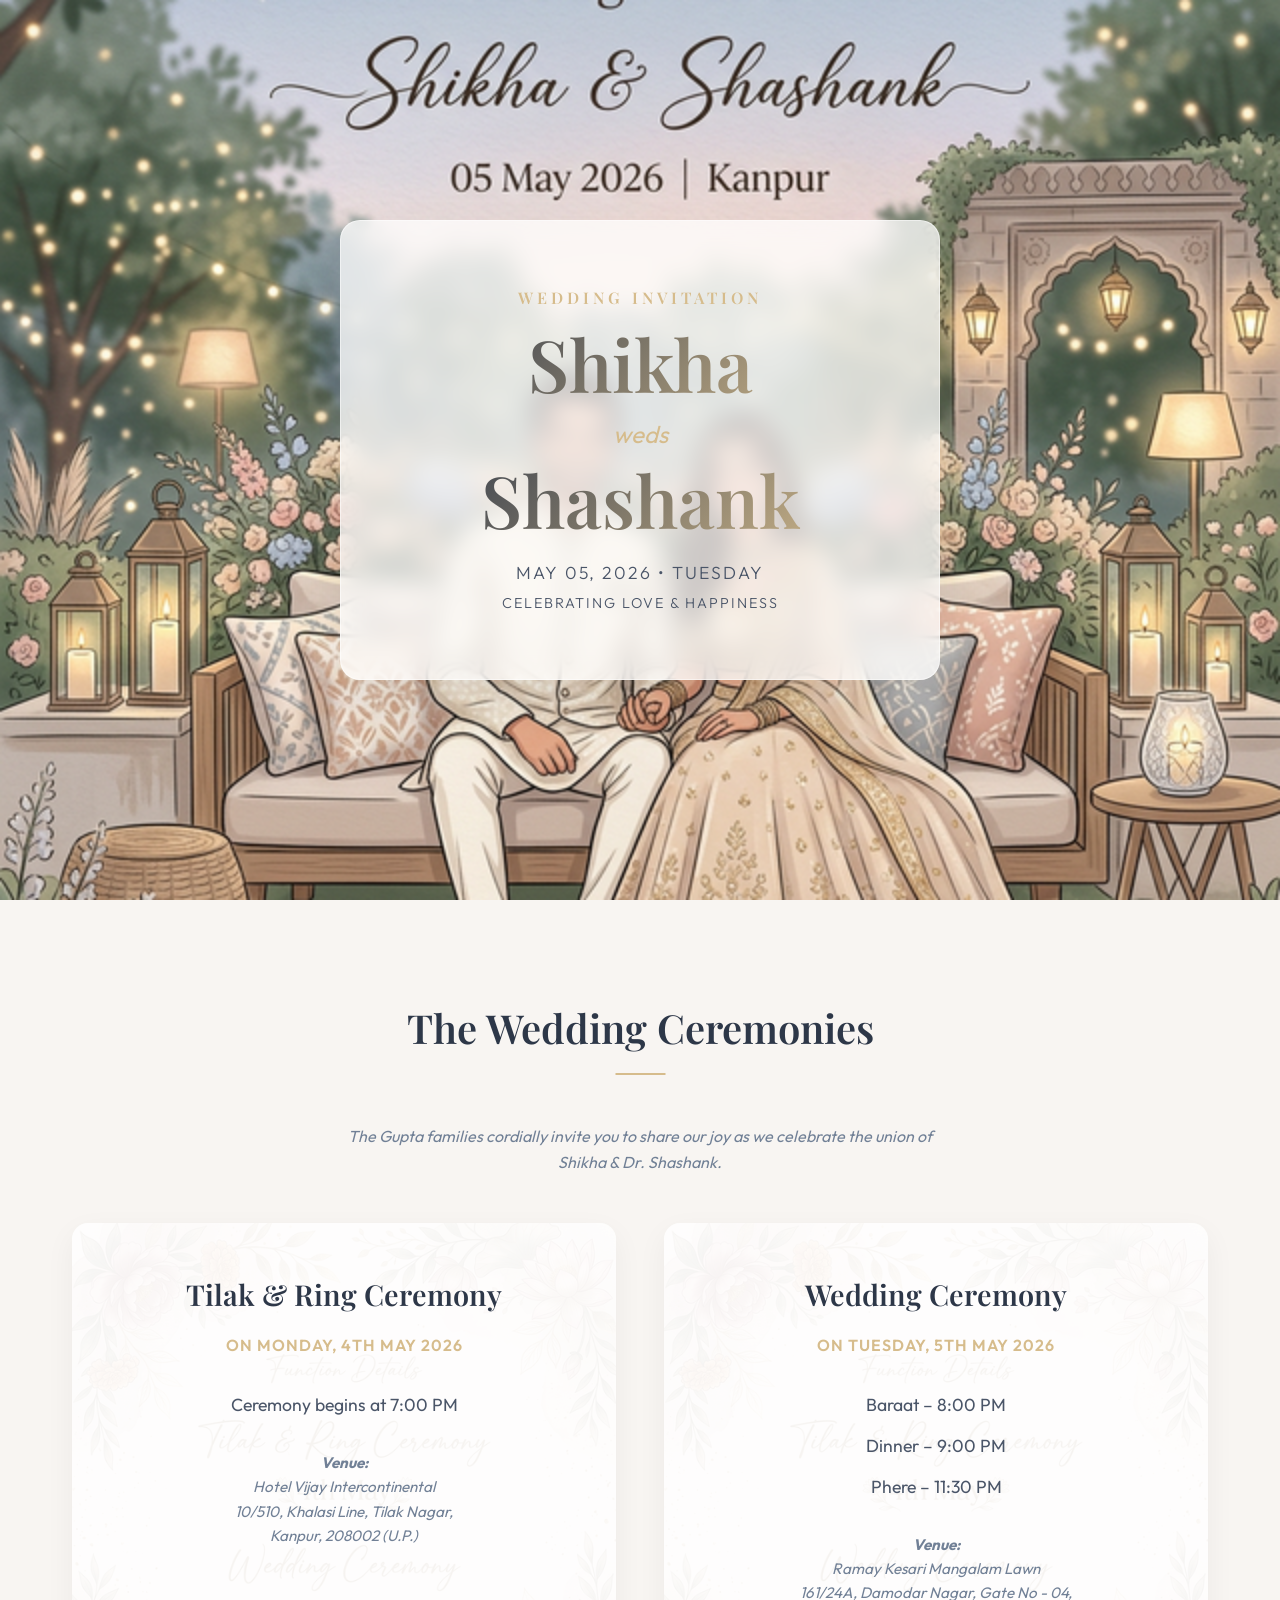
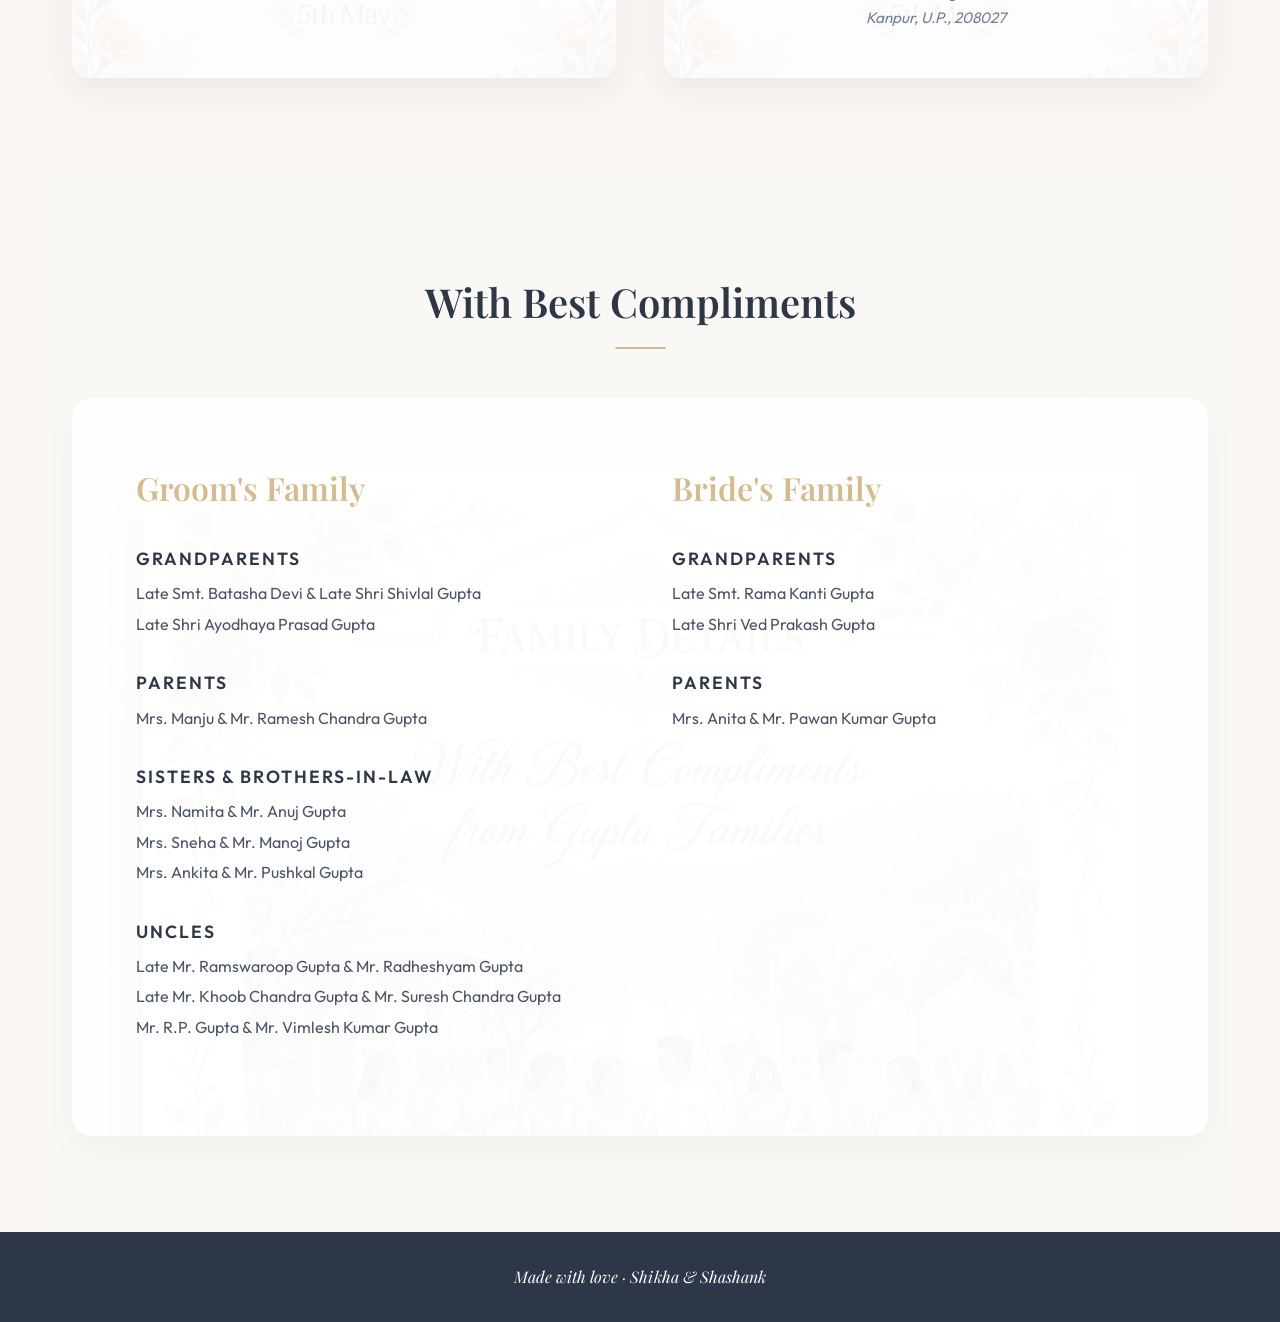
==== index.html @ 2b8075c8 "Wedding invite: Dr. Shashank & Dr. Shikha" ====
<!DOCTYPE html>
<html lang="en">
<head>
  <meta charset="UTF-8" />
  <meta name="viewport" content="width=device-width, initial-scale=1.0" />
  <title>Shikha & Shashank | Wedding Invitation</title>
  <meta name="description" content="Join us in celebrating the wedding of Shikha and Shashank on May 5th, 2026." />
  
  <!-- Premium Fonts -->
  <link rel="preconnect" href="https://fonts.googleapis.com">
  <link rel="preconnect" href="https://fonts.gstatic.com" crossorigin>
  <link href="https://fonts.googleapis.com/css2?family=Outfit:wght@300;400;600&family=Playfair+Display:ital,wght@0,400;0,600;1,400&display=swap" rel="stylesheet">
  
  <link rel="stylesheet" href="css/styles.css">
</head>
<body>

  <!-- PAGE 1: HERO SETTING (COVER) -->
  <header class="hero">
    <div class="hero-image"></div>
    <div class="hero-content">
      <h3>Wedding Invitation</h3>
      <h1>Shikha</h1>
      <span class="weds">weds</span>
      <h1>Shashank</h1>
      <p>May 05, 2026 &bull; Tuesday</p>
      <p style="font-size: 0.9rem; margin-top: 5px; color: var(--text-color);">Celebrating Love & Happiness</p>
    </div>
  </header>

  <!-- PAGE 2: FUNCTION DETAILS -->
  <section class="section">
    <h2 class="section-title">The Wedding Ceremonies</h2>
    <p style="text-align: center; margin-bottom: 3rem; color: #718096; font-style: italic; max-width: 600px; margin-left: auto; margin-right: auto;">
      The Gupta families cordially invite you to share our joy as we celebrate the union of Shikha & Dr. Shashank.
    </p>
    
    <div class="events-grid">
      <!-- Card 1 -->
      <div class="event-card">
        <div class="event-content">
          <h3>Tilak & Ring Ceremony</h3>
          <span class="event-date">ON MONDAY, 4TH MAY 2026</span>
          <ul class="event-details">
            <li>Ceremony begins at 7:00 PM</li>
          </ul>
          <div class="event-venue">
            <strong>Venue:</strong><br>
            Hotel Vijay Intercontinental<br>
            10/510, Khalasi Line, Tilak Nagar,<br>
            Kanpur, 208002 (U.P.)
          </div>
        </div>
      </div>

      <!-- Card 2 -->
      <div class="event-card">
        <div class="event-content">
          <h3>Wedding Ceremony</h3>
          <span class="event-date">ON TUESDAY, 5TH MAY 2026</span>
          <ul class="event-details">
            <li>Baraat – 8:00 PM</li>
            <li>Dinner – 9:00 PM</li>
            <li>Phere – 11:30 PM</li>
          </ul>
          <div class="event-venue">
            <strong>Venue:</strong><br>
            Ramay Kesari Mangalam Lawn<br>
            161/24A, Damodar Nagar, Gate No - 04,<br>
            Kanpur, U.P., 208027
          </div>
        </div>
      </div>
    </div>
  </section>

  <!-- PAGE 3: FAMILY DETAILS -->
  <section class="section" style="background-color: #faf8f5;">
    <h2 class="section-title">With Best Compliments</h2>
    
    <div class="families-container">
      
      <!-- Groom's Family -->
      <div class="family-column">
        <h3 style="text-align: left;">Groom's Family</h3>
        
        <div class="family-group">
          <h4>Grandparents</h4>
          <p>Late Smt. Batasha Devi & Late Shri Shivlal Gupta</p>
          <p>Late Shri Ayodhaya Prasad Gupta</p>
        </div>
        
        <div class="family-group">
          <h4>Parents</h4>
          <p>Mrs. Manju & Mr. Ramesh Chandra Gupta</p>
        </div>
        
        <div class="family-group">
          <h4>Sisters & Brothers-in-law</h4>
          <p>Mrs. Namita & Mr. Anuj Gupta</p>
          <p>Mrs. Sneha & Mr. Manoj Gupta</p>
          <p>Mrs. Ankita & Mr. Pushkal Gupta</p>
        </div>
        
        <div class="family-group">
          <h4>Uncles</h4>
          <p>Late Mr. Ramswaroop Gupta & Mr. Radheshyam Gupta</p>
          <p>Late Mr. Khoob Chandra Gupta & Mr. Suresh Chandra Gupta</p>
          <p>Mr. R.P. Gupta & Mr. Vimlesh Kumar Gupta</p>
        </div>
      </div>

      <!-- Bride's Family -->
      <div class="family-column">
        <h3 style="text-align: left;">Bride's Family</h3>
        
        <div class="family-group">
          <h4>Grandparents</h4>
          <p>Late Smt. Rama Kanti Gupta</p>
          <p>Late Shri Ved Prakash Gupta</p>
        </div>
        
        <div class="family-group">
          <h4>Parents</h4>
          <p>Mrs. Anita & Mr. Pawan Kumar Gupta</p>
        </div>
      </div>
      
    </div>
  </section>

  <footer style="text-align: center; padding: 2rem; background: var(--primary-color); color: white;">
    <p style="font-family: var(--font-heading); font-style: italic;">Made with love &middot; Shikha & Shashank</p>
  </footer>

</body>
</html>
---- css/styles.css ----
:root {
  --primary-color: #2D3748; /* Deep elegant slate */
  --secondary-color: #D6BC8C; /* Soft gold/champagne */
  --accent-color: #F8F5F2; /* Creamy off-white background */
  --text-color: #4A5568; 
  --card-bg: rgba(255, 255, 255, 0.85);
  
  --font-heading: 'Playfair Display', serif;
  --font-body: 'Outfit', sans-serif;
}

* {
  margin: 0;
  padding: 0;
  box-sizing: border-box;
}

body {
  font-family: var(--font-body);
  background: var(--accent-color);
  color: var(--text-color);
  overflow-x: hidden;
  line-height: 1.6;
}

/* Typography Details */
h1, h2, h3, h4 {
  font-family: var(--font-heading);
  color: var(--primary-color);
  font-weight: 600;
  text-align: center;
}

/* Hero Section */
.hero {
  position: relative;
  min-height: 100vh;
  display: flex;
  justify-content: center;
  align-items: center;
  padding: 2rem;
  overflow: hidden;
}

/* Parallax Image Background for Hero */
.hero-image {
  position: absolute;
  top: 0; left: 0; right: 0; bottom: 0;
  background-image: url('../assets/wedding_invitation_front_1772867639844.png');
  background-size: cover;
  background-position: center;
  /* Optional: filter: blur(2px) contrast(1.1); */
  z-index: -1;
}

/* Stitch-Inspired Glassmorphism Hero Content */
.hero-content {
  background: rgba(255, 255, 255, 0.75);
  backdrop-filter: blur(12px);
  -webkit-backdrop-filter: blur(12px);
  border: 1px solid rgba(255, 255, 255, 0.5);
  padding: 4rem 3rem;
  border-radius: 20px;
  box-shadow: 0 25px 50px rgba(0, 0, 0, 0.1);
  text-align: center;
  max-width: 600px;
  width: 100%;
  animation: fadeIn 1.5s ease-out;
}

.hero-content h3 {
  letter-spacing: 4px;
  text-transform: uppercase;
  font-size: 1rem;
  color: var(--secondary-color);
  margin-bottom: 1rem;
}

.hero-content h1 {
  font-size: 4.5rem;
  line-height: 1;
  margin-bottom: 1rem;
  color: var(--primary-color);
  /* Elegant gradient text approach */
  background: linear-gradient(135deg, var(--primary-color), var(--secondary-color));
  -webkit-background-clip: text;
  -webkit-text-fill-color: transparent;
}

.hero-content .weds {
  font-family: var(--font-body);
  font-style: italic;
  font-size: 1.5rem;
  color: var(--secondary-color);
  margin: 10px 0;
  display: block;
}

.hero-content p {
  font-size: 1.1rem;
  letter-spacing: 2px;
  margin-top: 1.5rem;
  text-transform: uppercase;
  font-weight: 300;
}

/* Sections Base */
.section {
  padding: 6rem 2rem;
  max-width: 1200px;
  margin: 0 auto;
}

.section-title {
  font-size: 2.5rem;
  margin-bottom: 4rem;
  position: relative;
  display: inline-block;
  left: 50%;
  transform: translateX(-50%);
}

.section-title::after {
  content: '';
  position: absolute;
  bottom: -15px;
  left: 50%;
  transform: translateX(-50%);
  width: 50px;
  height: 2px;
  background: var(--secondary-color);
}

/* Events Cards */
.events-grid {
  display: grid;
  grid-template-columns: repeat(auto-fit, minmax(350px, 1fr));
  gap: 3rem;
  perspective: 1000px; /* For 3D hover effects */
}

.event-card {
  background: var(--card-bg);
  border-radius: 16px;
  padding: 3rem;
  position: relative;
  box-shadow: 0 10px 30px rgba(0,0,0,0.05);
  transition: transform 0.4s cubic-bezier(0.175, 0.885, 0.32, 1.275), box-shadow 0.4s ease;
  overflow: hidden;
}

.event-card:hover {
  transform: translateY(-10px) rotateX(2deg) rotateY(2deg);
  box-shadow: 0 20px 40px rgba(0,0,0,0.1);
}

/* Faint floral accent inside card */
.event-card::before {
  content: '';
  position: absolute;
  top: 0; left: 0; right: 0; bottom: 0;
  background-image: url('../assets/wedding_function_details_1772867667757.png');
  background-size: cover;
  opacity: 0.05; /* Extremely faint watermark effect */
  z-index: 0;
  pointer-events: none;
}

.event-content {
  position: relative;
  z-index: 1;
  text-align: center;
}

.event-card h3 {
  font-size: 1.8rem;
  margin-bottom: 1rem;
}

.event-date {
  color: var(--secondary-color);
  font-weight: 600;
  letter-spacing: 1px;
  margin-bottom: 2rem;
  display: block;
}

.event-details {
  list-style: none;
  margin-bottom: 2rem;
}

.event-details li {
  margin-bottom: 0.8rem;
  font-size: 1.1rem;
}

.event-venue {
  font-style: italic;
  font-size: 0.95rem;
  color: #718096;
}

/* Families Grid */
.families-container {
  display: grid;
  grid-template-columns: 1fr 1fr;
  gap: 4rem;
  background: white;
  padding: 4rem;
  border-radius: 20px;
  box-shadow: 0 15px 35px rgba(0,0,0,0.03);
  position: relative;
}

/* Floral hint across container */
.families-container::after {
  content: '';
  position: absolute;
  top: 0; left: 0; right: 0; bottom: 0;
  background-image: url('../assets/wedding_family_details_1772867687977.png');
  background-size: cover;
  opacity: 0.03;
  z-index: 0;
  border-radius: 20px;
}

.family-column {
  position: relative;
  z-index: 1;
}

.family-column h3 {
  font-size: 2rem;
  margin-bottom: 2rem;
  color: var(--secondary-color);
}

.family-group {
  margin-bottom: 2rem;
}

.family-group h4 {
  font-family: var(--font-body);
  font-size: 1.1rem;
  text-transform: uppercase;
  letter-spacing: 2px;
  color: var(--primary-color);
  margin-bottom: 0.5rem;
  text-align: left;
}

.family-group p {
  color: var(--text-color);
  margin-bottom: 0.3rem;
}

/* Animations */
@keyframes fadeIn {
  from { opacity: 0; transform: translateY(30px); }
  to { opacity: 1; transform: translateY(0); }
}

/* Responsive */
@media (max-width: 768px) {
  .hero-content h1 { font-size: 3.5rem; }
  .families-container { grid-template-columns: 1fr; padding: 2rem; }
  .events-grid { grid-template-columns: 1fr; }
}
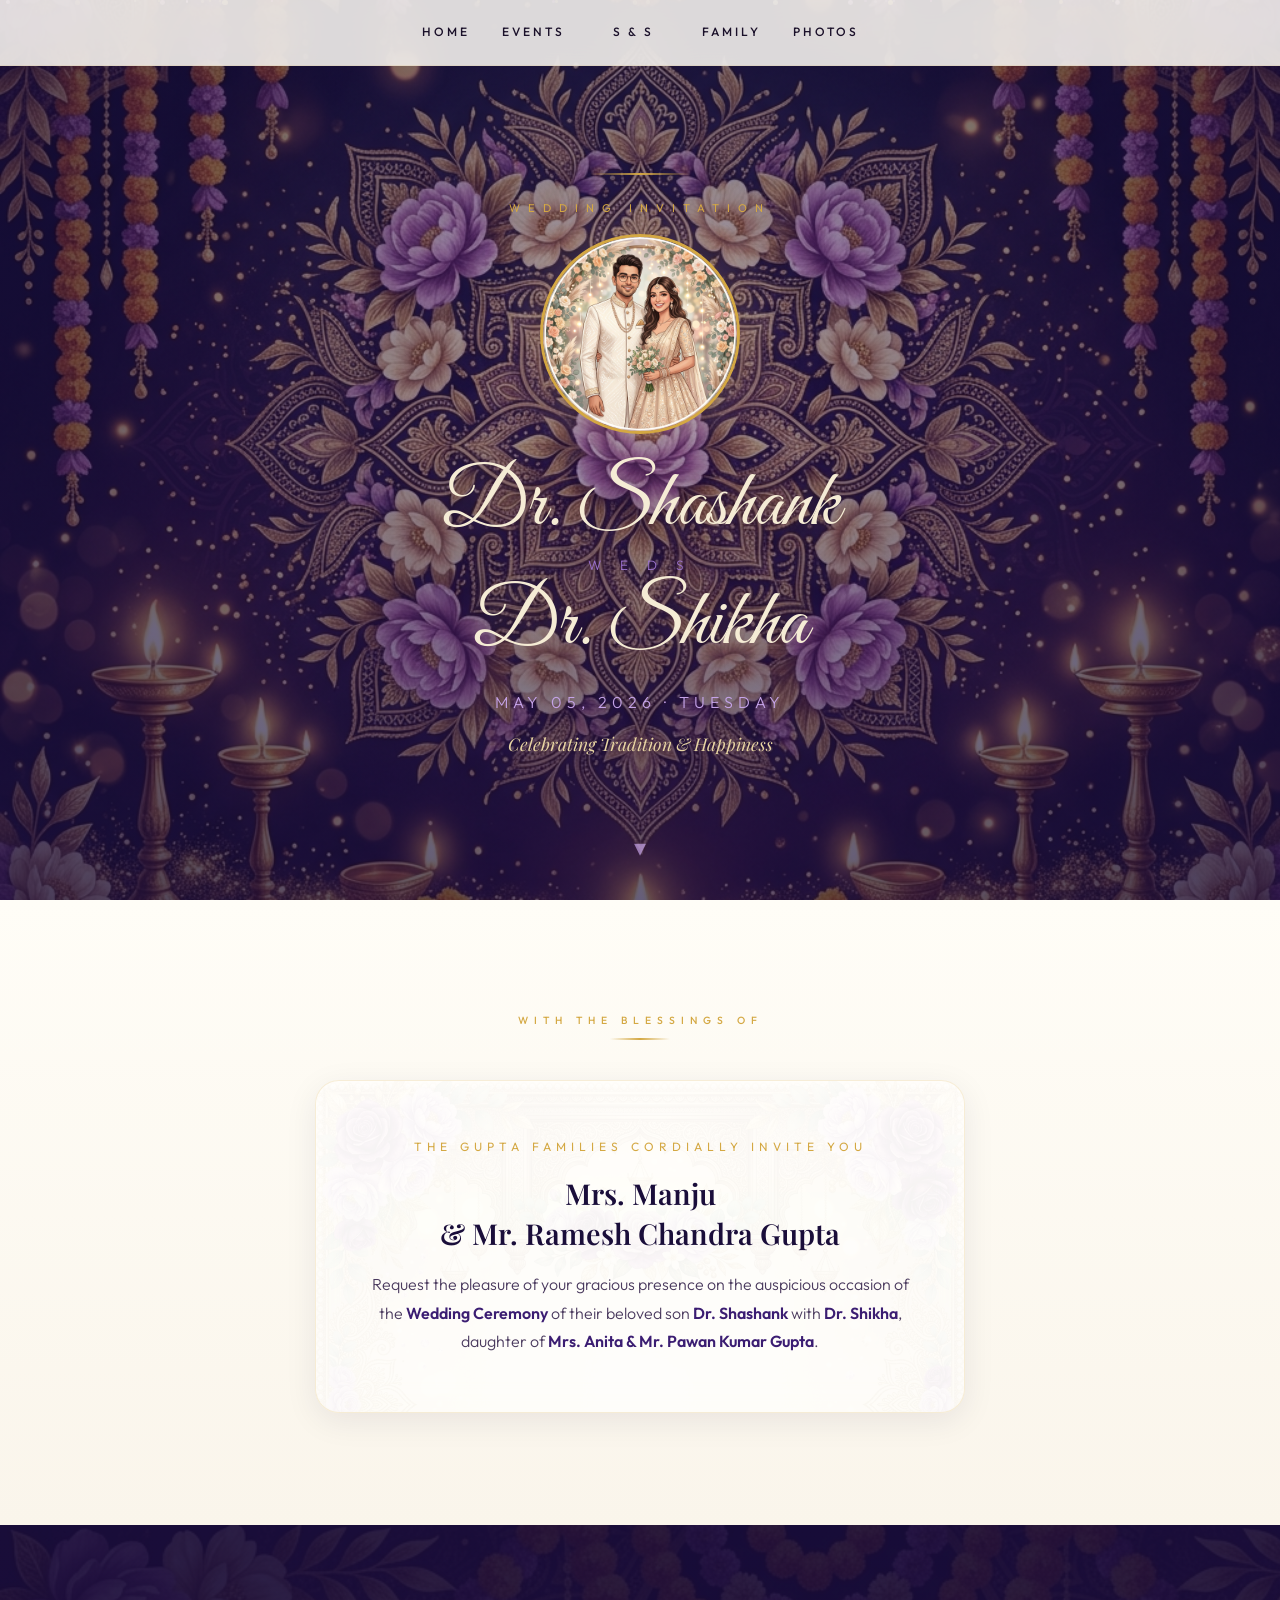
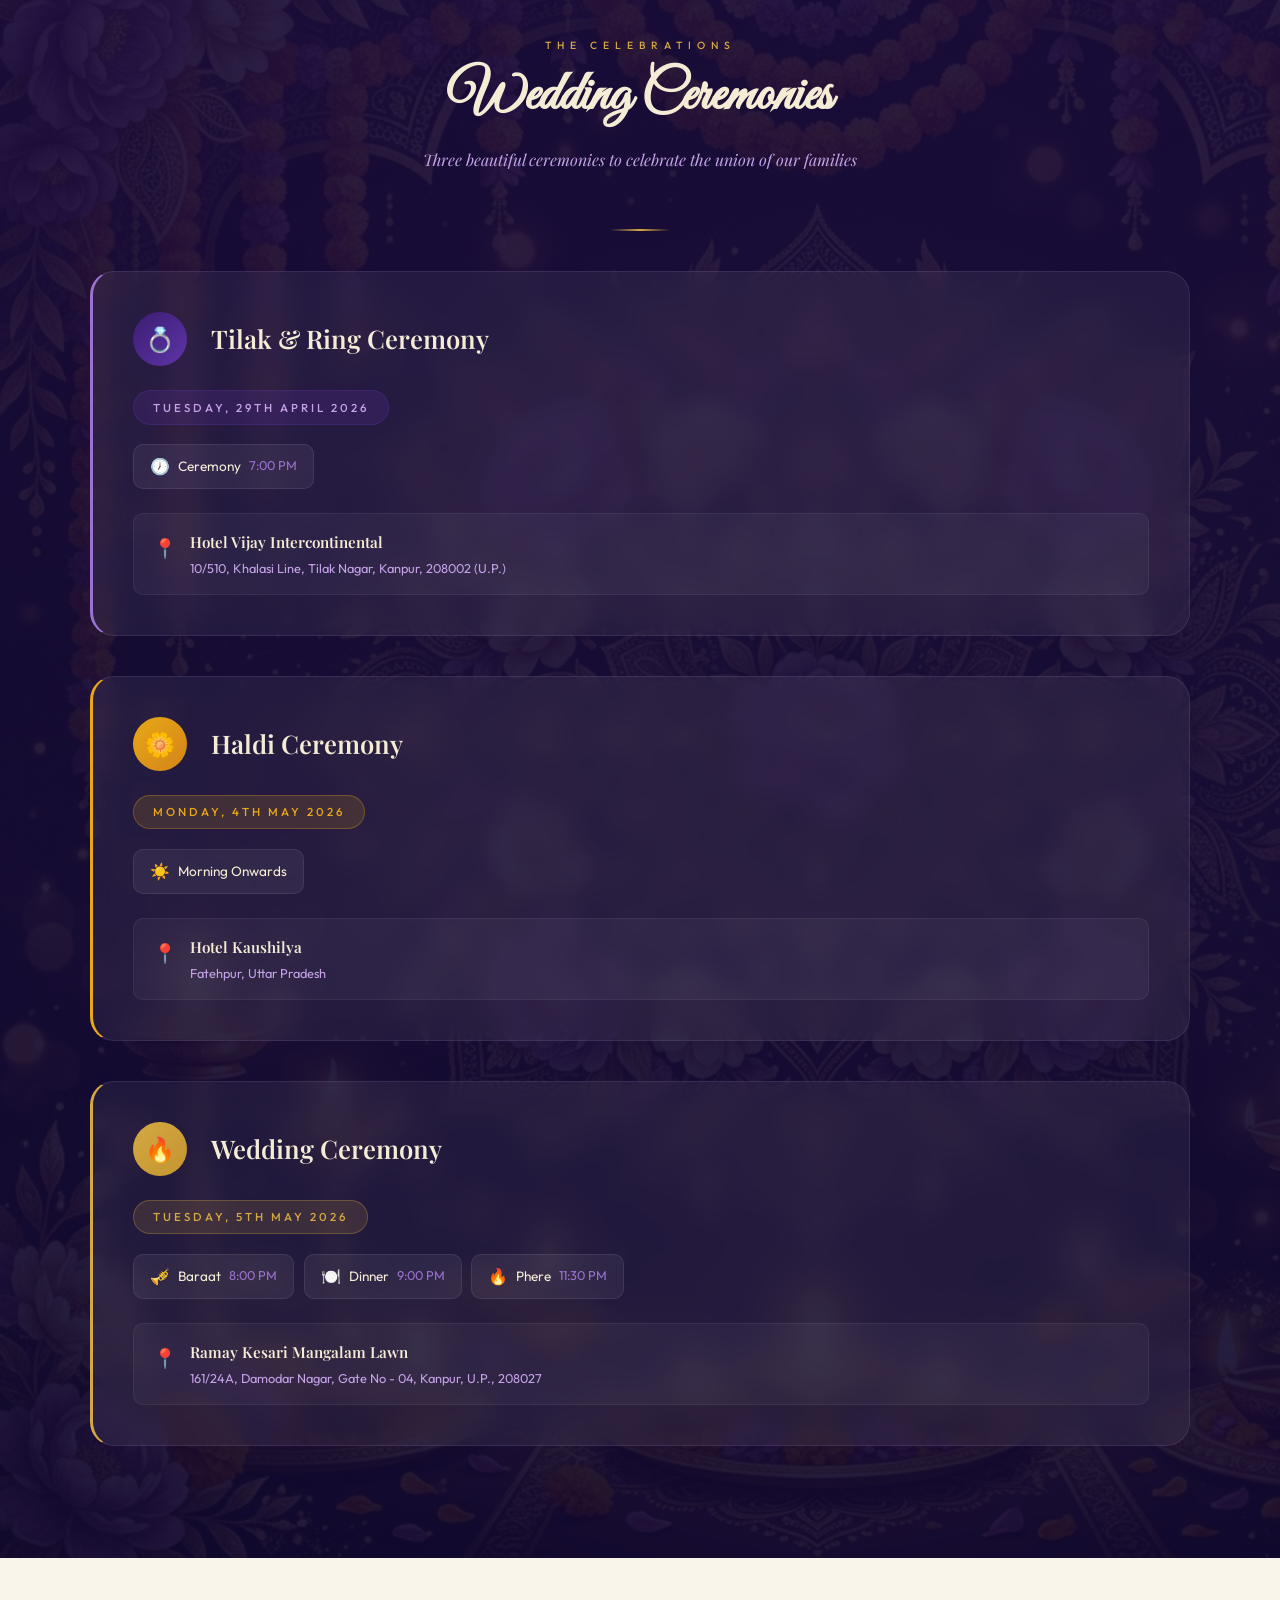
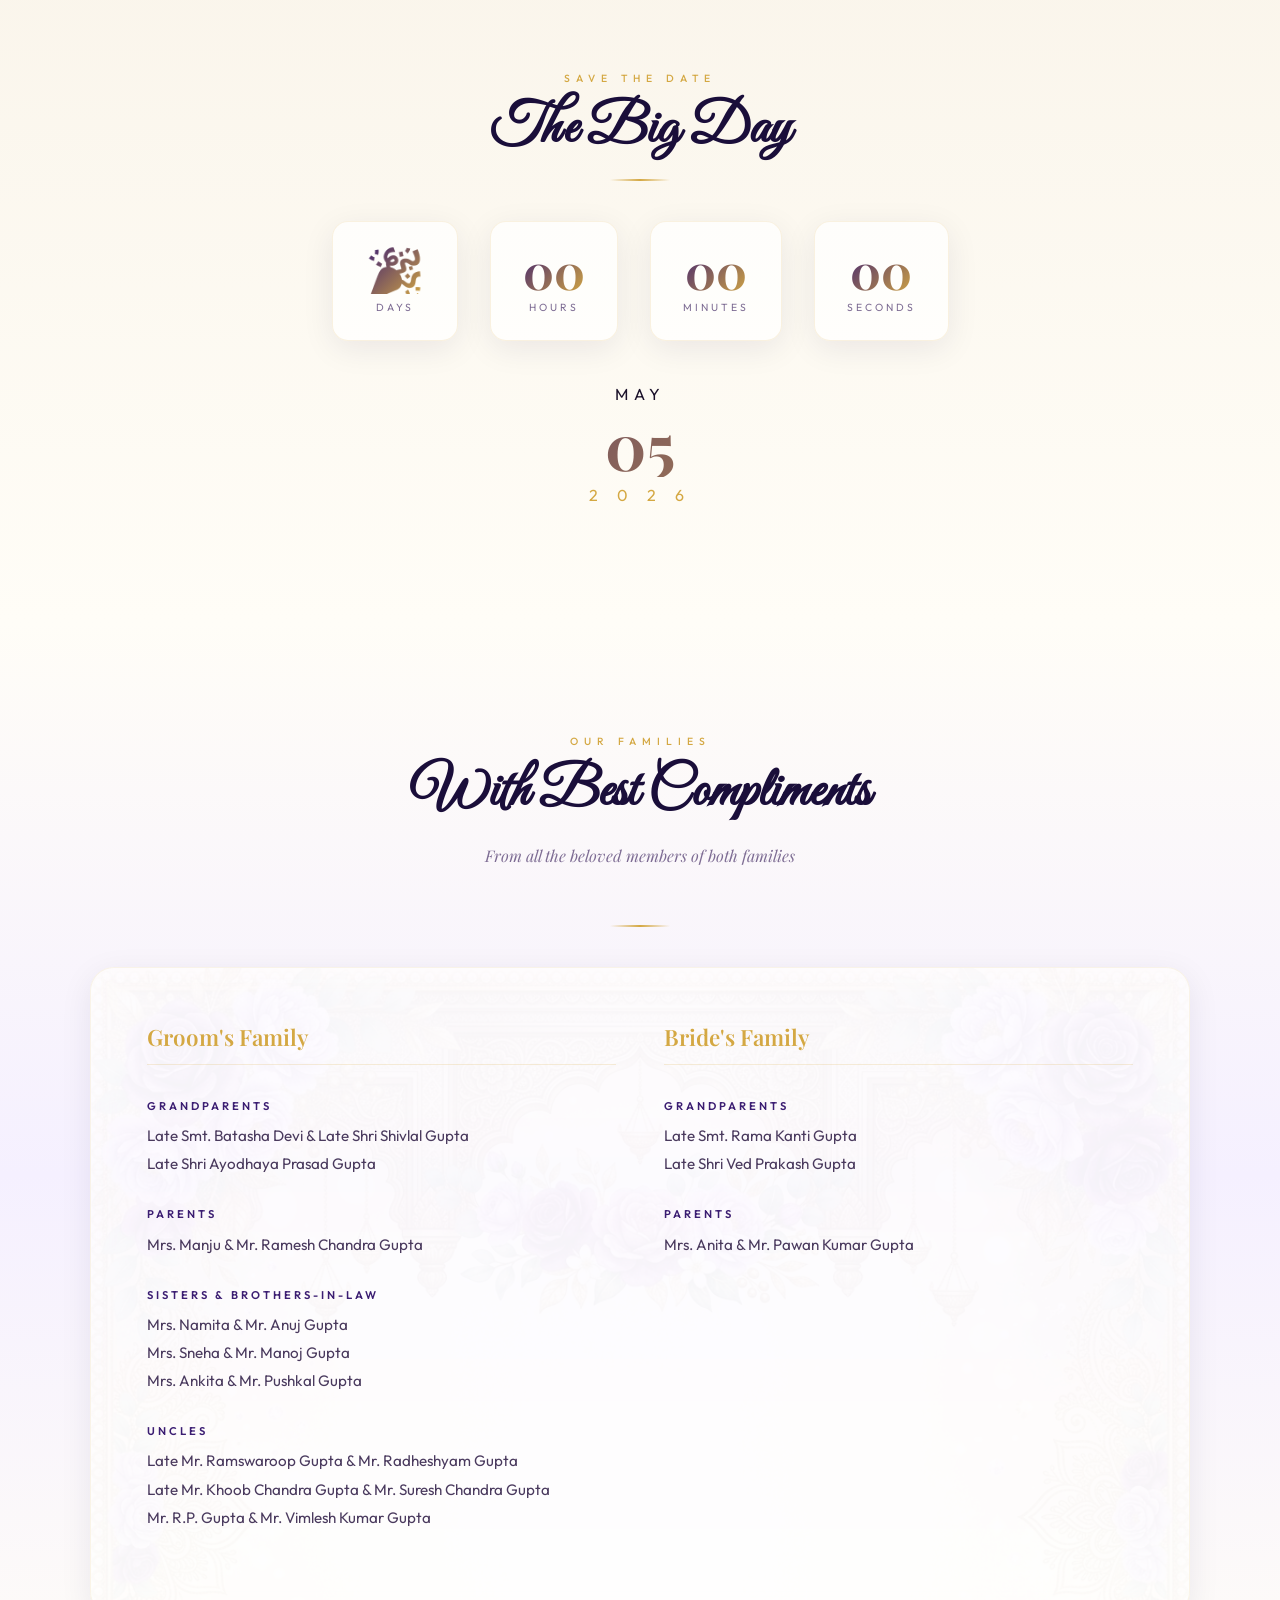
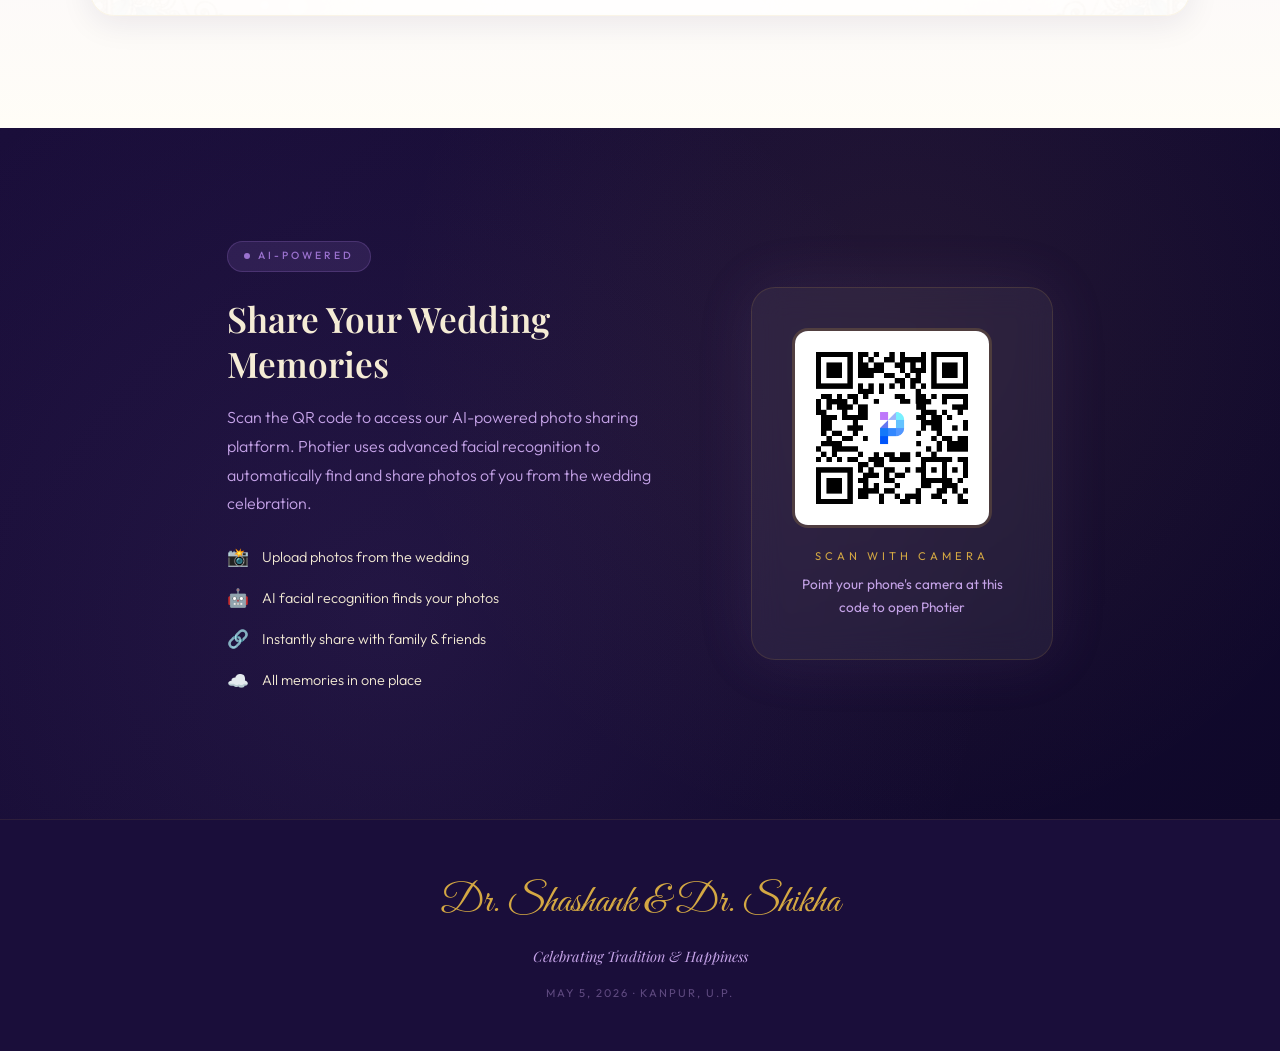
==== commit 6c644b17: "Complete website redesign: premium design with all events, Photier QR, countdown, and animated coupl" ====
--- a/index.html
+++ b/index.html
@@ -3,135 +3,340 @@
 <head>
   <meta charset="UTF-8" />
   <meta name="viewport" content="width=device-width, initial-scale=1.0" />
-  <title>Shikha & Shashank | Wedding Invitation</title>
-  <meta name="description" content="Join us in celebrating the wedding of Shikha and Shashank on May 5th, 2026." />
-  
-  <!-- Premium Fonts -->
-  <link rel="preconnect" href="https://fonts.googleapis.com">
-  <link rel="preconnect" href="https://fonts.gstatic.com" crossorigin>
-  <link href="https://fonts.googleapis.com/css2?family=Outfit:wght@300;400;600&family=Playfair+Display:ital,wght@0,400;0,600;1,400&display=swap" rel="stylesheet">
-  
-  <link rel="stylesheet" href="css/styles.css">
+  <title>Dr. Shashank & Dr. Shikha | Wedding Celebration 2026</title>
+  <meta name="description" content="You are cordially invited to the wedding celebration of Dr. Shashank and Dr. Shikha. Join us on May 5th, 2026 in Kanpur." />
+  <meta property="og:title" content="Dr. Shashank & Dr. Shikha — Wedding Invitation" />
+  <meta property="og:description" content="Celebrating Tradition & Happiness. May 5, 2026 — Kanpur, U.P." />
+  <meta property="og:image" content="assets/animated_couple.png" />
+  <link rel="icon" href="data:image/svg+xml,<svg xmlns='http://www.w3.org/2000/svg' viewBox='0 0 100 100'><text y='.9em' font-size='90'>💍</text></svg>" />
+  <link rel="stylesheet" href="css/styles.css" />
 </head>
 <body>
 
-  <!-- PAGE 1: HERO SETTING (COVER) -->
-  <header class="hero">
-    <div class="hero-image"></div>
+  <!-- ===== NAVIGATION ===== -->
+  <nav class="nav" id="mainNav">
+    <a href="#home">Home</a>
+    <a href="#events">Events</a>
+    <a class="nav-logo" href="#">S & S</a>
+    <a href="#family">Family</a>
+    <a href="#photos">Photos</a>
+  </nav>
+
+  <!-- ===== HERO ===== -->
+  <header class="hero" id="home">
+    <div class="hero-bg"></div>
+    <div class="hero-overlay"></div>
+    <div class="hero-particles" id="heroParticles"></div>
     <div class="hero-content">
-      <h3>Wedding Invitation</h3>
-      <h1>Shikha</h1>
-      <span class="weds">weds</span>
-      <h1>Shashank</h1>
-      <p>May 05, 2026 &bull; Tuesday</p>
-      <p style="font-size: 0.9rem; margin-top: 5px; color: var(--text-color);">Celebrating Love & Happiness</p>
-    </div>
+      <div class="hero-ornament"></div>
+      <div class="hero-invite-label">Wedding Invitation</div>
+      <div class="hero-couple-photo">
+        <img src="assets/animated_couple.png" alt="Dr. Shashank & Dr. Shikha" />
+      </div>
+      <div class="hero-groom">Dr. Shashank</div>
+      <div class="hero-weds">W E D S</div>
+      <div class="hero-bride">Dr. Shikha</div>
+      <div class="hero-date">May 05, 2026 · Tuesday</div>
+      <div class="hero-tagline">Celebrating Tradition & Happiness</div>
+    </div>
+    <a href="#parents" class="hero-arrow">▾</a>
   </header>
 
-  <!-- PAGE 2: FUNCTION DETAILS -->
-  <section class="section">
-    <h2 class="section-title">The Wedding Ceremonies</h2>
-    <p style="text-align: center; margin-bottom: 3rem; color: #718096; font-style: italic; max-width: 600px; margin-left: auto; margin-right: auto;">
-      The Gupta families cordially invite you to share our joy as we celebrate the union of Shikha & Dr. Shashank.
-    </p>
-    
-    <div class="events-grid">
-      <!-- Card 1 -->
-      <div class="event-card">
-        <div class="event-content">
-          <h3>Tilak & Ring Ceremony</h3>
-          <span class="event-date">ON MONDAY, 4TH MAY 2026</span>
-          <ul class="event-details">
-            <li>Ceremony begins at 7:00 PM</li>
+  <!-- ===== PARENTS SECTION ===== -->
+  <section class="section parents-section" id="parents">
+    <div class="section-inner">
+      <div class="section-label reveal">With the Blessings of</div>
+      <div class="section-ornament reveal"></div>
+      <div class="parents-card reveal">
+        <div class="parents-with">The Gupta Families Cordially Invite You</div>
+        <div class="parents-names-text">Mrs. Manju<br>& Mr. Ramesh Chandra Gupta</div>
+        <p class="parents-desc">
+          Request the pleasure of your gracious presence on the auspicious occasion of the <strong>Wedding Ceremony</strong> of their beloved son <strong>Dr. Shashank</strong> with <strong>Dr. Shikha</strong>, daughter of <strong>Mrs. Anita & Mr. Pawan Kumar Gupta</strong>.
+        </p>
+      </div>
+    </div>
+  </section>
+
+  <!-- ===== EVENTS SECTION ===== -->
+  <section class="section events-section" id="events">
+    <div class="section-inner">
+      <div class="section-label reveal" style="color:var(--gold)">The Celebrations</div>
+      <h2 class="section-title light reveal">Wedding Ceremonies</h2>
+      <p class="section-subtitle light reveal">Three beautiful ceremonies to celebrate the union of our families</p>
+      <div class="section-ornament reveal"></div>
+
+      <div class="events-grid">
+
+        <!-- TILAK & RING -->
+        <div class="event-card tilak reveal reveal-delay-1">
+          <div class="event-header">
+            <div class="event-icon">💍</div>
+            <div>
+              <div class="event-name">Tilak & Ring Ceremony</div>
+            </div>
+          </div>
+          <div class="event-date-badge">Tuesday, 29th April 2026</div>
+          <div class="event-schedule">
+            <div class="schedule-chip">
+              <span class="chip-icon">🕖</span>
+              <span class="chip-label">Ceremony</span>
+              <span class="chip-time">7:00 PM</span>
+            </div>
+          </div>
+          <div class="event-venue-box">
+            <span class="pin">📍</span>
+            <div>
+              <div class="venue-name">Hotel Vijay Intercontinental</div>
+              <div class="venue-addr">10/510, Khalasi Line, Tilak Nagar, Kanpur, 208002 (U.P.)</div>
+            </div>
+          </div>
+        </div>
+
+        <!-- HALDI -->
+        <div class="event-card haldi reveal reveal-delay-2">
+          <div class="event-header">
+            <div class="event-icon">🌼</div>
+            <div>
+              <div class="event-name">Haldi Ceremony</div>
+            </div>
+          </div>
+          <div class="event-date-badge">Monday, 4th May 2026</div>
+          <div class="event-schedule">
+            <div class="schedule-chip">
+              <span class="chip-icon">☀️</span>
+              <span class="chip-label">Morning Onwards</span>
+            </div>
+          </div>
+          <div class="event-venue-box">
+            <span class="pin">📍</span>
+            <div>
+              <div class="venue-name">Hotel Kaushilya</div>
+              <div class="venue-addr">Fatehpur, Uttar Pradesh</div>
+            </div>
+          </div>
+        </div>
+
+        <!-- WEDDING -->
+        <div class="event-card wedding reveal reveal-delay-3">
+          <div class="event-header">
+            <div class="event-icon">🔥</div>
+            <div>
+              <div class="event-name">Wedding Ceremony</div>
+            </div>
+          </div>
+          <div class="event-date-badge">Tuesday, 5th May 2026</div>
+          <div class="event-schedule">
+            <div class="schedule-chip">
+              <span class="chip-icon">🎺</span>
+              <span class="chip-label">Baraat</span>
+              <span class="chip-time">8:00 PM</span>
+            </div>
+            <div class="schedule-chip">
+              <span class="chip-icon">🍽️</span>
+              <span class="chip-label">Dinner</span>
+              <span class="chip-time">9:00 PM</span>
+            </div>
+            <div class="schedule-chip">
+              <span class="chip-icon">🔥</span>
+              <span class="chip-label">Phere</span>
+              <span class="chip-time">11:30 PM</span>
+            </div>
+          </div>
+          <div class="event-venue-box">
+            <span class="pin">📍</span>
+            <div>
+              <div class="venue-name">Ramay Kesari Mangalam Lawn</div>
+              <div class="venue-addr">161/24A, Damodar Nagar, Gate No - 04, Kanpur, U.P., 208027</div>
+            </div>
+          </div>
+        </div>
+
+      </div>
+    </div>
+  </section>
+
+  <!-- ===== SAVE THE DATE ===== -->
+  <section class="section savedate-section" id="savedate">
+    <div class="section-inner">
+      <div class="section-label reveal">Save the Date</div>
+      <h2 class="section-title reveal">The Big Day</h2>
+      <div class="section-ornament reveal"></div>
+      <div class="savedate-grid reveal">
+        <div class="savedate-unit">
+          <div class="num" id="countDays">--</div>
+          <div class="lbl">Days</div>
+        </div>
+        <div class="savedate-unit">
+          <div class="num" id="countHours">--</div>
+          <div class="lbl">Hours</div>
+        </div>
+        <div class="savedate-unit">
+          <div class="num" id="countMins">--</div>
+          <div class="lbl">Minutes</div>
+        </div>
+        <div class="savedate-unit">
+          <div class="num" id="countSecs">--</div>
+          <div class="lbl">Seconds</div>
+        </div>
+      </div>
+      <div class="reveal" style="margin-top: 1rem;">
+        <div class="savedate-month">MAY</div>
+        <div class="savedate-big-date">05</div>
+        <div class="savedate-year">2 0 2 6</div>
+      </div>
+    </div>
+  </section>
+
+  <!-- ===== FAMILY SECTION ===== -->
+  <section class="section family-section" id="family">
+    <div class="section-inner">
+      <div class="section-label reveal">Our Families</div>
+      <h2 class="section-title reveal">With Best Compliments</h2>
+      <p class="section-subtitle reveal">From all the beloved members of both families</p>
+      <div class="section-ornament reveal"></div>
+
+      <div class="families-container reveal">
+        <!-- Groom's Family -->
+        <div class="family-column">
+          <h3 class="family-column-title">Groom's Family</h3>
+
+          <div class="family-group">
+            <div class="family-group-label">Grandparents</div>
+            <p>Late Smt. Batasha Devi & Late Shri Shivlal Gupta</p>
+            <p>Late Shri Ayodhaya Prasad Gupta</p>
+          </div>
+
+          <div class="family-group">
+            <div class="family-group-label">Parents</div>
+            <p>Mrs. Manju & Mr. Ramesh Chandra Gupta</p>
+          </div>
+
+          <div class="family-group">
+            <div class="family-group-label">Sisters & Brothers-in-law</div>
+            <p>Mrs. Namita & Mr. Anuj Gupta</p>
+            <p>Mrs. Sneha & Mr. Manoj Gupta</p>
+            <p>Mrs. Ankita & Mr. Pushkal Gupta</p>
+          </div>
+
+          <div class="family-group">
+            <div class="family-group-label">Uncles</div>
+            <p>Late Mr. Ramswaroop Gupta & Mr. Radheshyam Gupta</p>
+            <p>Late Mr. Khoob Chandra Gupta & Mr. Suresh Chandra Gupta</p>
+            <p>Mr. R.P. Gupta & Mr. Vimlesh Kumar Gupta</p>
+          </div>
+        </div>
+
+        <!-- Bride's Family -->
+        <div class="family-column">
+          <h3 class="family-column-title">Bride's Family</h3>
+
+          <div class="family-group">
+            <div class="family-group-label">Grandparents</div>
+            <p>Late Smt. Rama Kanti Gupta</p>
+            <p>Late Shri Ved Prakash Gupta</p>
+          </div>
+
+          <div class="family-group">
+            <div class="family-group-label">Parents</div>
+            <p>Mrs. Anita & Mr. Pawan Kumar Gupta</p>
+          </div>
+        </div>
+      </div>
+    </div>
+  </section>
+
+  <!-- ===== PHOTIER QR SECTION ===== -->
+  <section class="section photier-section" id="photos">
+    <div class="section-inner">
+      <div class="photier-grid">
+        <div class="photier-text reveal">
+          <div class="photier-badge">
+            <span class="badge-dot"></span>
+            <span>AI-Powered</span>
+          </div>
+          <h2>Share Your Wedding Memories</h2>
+          <p>Scan the QR code to access our AI-powered photo sharing platform. Photier uses advanced facial recognition to automatically find and share photos of you from the wedding celebration.</p>
+          <ul class="photier-features">
+            <li><span class="feat-icon">📸</span> Upload photos from the wedding</li>
+            <li><span class="feat-icon">🤖</span> AI facial recognition finds your photos</li>
+            <li><span class="feat-icon">🔗</span> Instantly share with family & friends</li>
+            <li><span class="feat-icon">☁️</span> All memories in one place</li>
           </ul>
-          <div class="event-venue">
-            <strong>Venue:</strong><br>
-            Hotel Vijay Intercontinental<br>
-            10/510, Khalasi Line, Tilak Nagar,<br>
-            Kanpur, 208002 (U.P.)
-          </div>
-        </div>
-      </div>
-
-      <!-- Card 2 -->
-      <div class="event-card">
-        <div class="event-content">
-          <h3>Wedding Ceremony</h3>
-          <span class="event-date">ON TUESDAY, 5TH MAY 2026</span>
-          <ul class="event-details">
-            <li>Baraat – 8:00 PM</li>
-            <li>Dinner – 9:00 PM</li>
-            <li>Phere – 11:30 PM</li>
-          </ul>
-          <div class="event-venue">
-            <strong>Venue:</strong><br>
-            Ramay Kesari Mangalam Lawn<br>
-            161/24A, Damodar Nagar, Gate No - 04,<br>
-            Kanpur, U.P., 208027
-          </div>
-        </div>
-      </div>
-    </div>
-  </section>
-
-  <!-- PAGE 3: FAMILY DETAILS -->
-  <section class="section" style="background-color: #faf8f5;">
-    <h2 class="section-title">With Best Compliments</h2>
-    
-    <div class="families-container">
-      
-      <!-- Groom's Family -->
-      <div class="family-column">
-        <h3 style="text-align: left;">Groom's Family</h3>
-        
-        <div class="family-group">
-          <h4>Grandparents</h4>
-          <p>Late Smt. Batasha Devi & Late Shri Shivlal Gupta</p>
-          <p>Late Shri Ayodhaya Prasad Gupta</p>
-        </div>
-        
-        <div class="family-group">
-          <h4>Parents</h4>
-          <p>Mrs. Manju & Mr. Ramesh Chandra Gupta</p>
-        </div>
-        
-        <div class="family-group">
-          <h4>Sisters & Brothers-in-law</h4>
-          <p>Mrs. Namita & Mr. Anuj Gupta</p>
-          <p>Mrs. Sneha & Mr. Manoj Gupta</p>
-          <p>Mrs. Ankita & Mr. Pushkal Gupta</p>
-        </div>
-        
-        <div class="family-group">
-          <h4>Uncles</h4>
-          <p>Late Mr. Ramswaroop Gupta & Mr. Radheshyam Gupta</p>
-          <p>Late Mr. Khoob Chandra Gupta & Mr. Suresh Chandra Gupta</p>
-          <p>Mr. R.P. Gupta & Mr. Vimlesh Kumar Gupta</p>
-        </div>
-      </div>
-
-      <!-- Bride's Family -->
-      <div class="family-column">
-        <h3 style="text-align: left;">Bride's Family</h3>
-        
-        <div class="family-group">
-          <h4>Grandparents</h4>
-          <p>Late Smt. Rama Kanti Gupta</p>
-          <p>Late Shri Ved Prakash Gupta</p>
-        </div>
-        
-        <div class="family-group">
-          <h4>Parents</h4>
-          <p>Mrs. Anita & Mr. Pawan Kumar Gupta</p>
-        </div>
-      </div>
-      
-    </div>
-  </section>
-
-  <footer style="text-align: center; padding: 2rem; background: var(--primary-color); color: white;">
-    <p style="font-family: var(--font-heading); font-style: italic;">Made with love &middot; Shikha & Shashank</p>
+        </div>
+        <div class="photier-qr-card reveal reveal-delay-2">
+          <img src="assets/photier_pic_qrcode.png" alt="Scan to share wedding photos via Photier" />
+          <div class="qr-label">Scan with Camera</div>
+          <div class="qr-desc">Point your phone's camera at this code to open Photier</div>
+        </div>
+      </div>
+    </div>
+  </section>
+
+  <!-- ===== FOOTER ===== -->
+  <footer class="footer">
+    <div class="footer-names">Dr. Shashank & Dr. Shikha</div>
+    <div class="footer-tagline">Celebrating Tradition & Happiness</div>
+    <div class="footer-copy">MAY 5, 2026 · KANPUR, U.P.</div>
   </footer>
 
+  <script>
+    /* --- Navigation Scroll Effect --- */
+    const nav = document.getElementById('mainNav');
+    window.addEventListener('scroll', () => {
+      nav.classList.toggle('scrolled', window.scrollY > 80);
+    });
+
+    /* --- Hero Particles --- */
+    (function createHeroParticles() {
+      const c = document.getElementById('heroParticles');
+      for (let i = 0; i < 30; i++) {
+        const p = document.createElement('div');
+        p.className = 'p';
+        const sz = Math.random() * 4 + 1.5;
+        p.style.width = sz + 'px';
+        p.style.height = sz + 'px';
+        p.style.left = Math.random() * 100 + '%';
+        const hue = Math.random() > 0.5 ? 40 + Math.random() * 20 : 270 + Math.random() * 30;
+        p.style.background = `hsl(${hue}, ${60 + Math.random() * 30}%, ${60 + Math.random() * 30}%)`;
+        p.style.animationDuration = (10 + Math.random() * 15) + 's';
+        p.style.animationDelay = (Math.random() * 12) + 's';
+        p.style.opacity = 0.3 + Math.random() * 0.5;
+        c.appendChild(p);
+      }
+    })();
+
+    /* --- Countdown Timer --- */
+    (function countdown() {
+      const target = new Date('2026-05-05T20:00:00+05:30').getTime();
+      function update() {
+        const now = Date.now();
+        const diff = target - now;
+        if (diff <= 0) {
+          document.getElementById('countDays').textContent = '🎉';
+          document.getElementById('countHours').textContent = '00';
+          document.getElementById('countMins').textContent = '00';
+          document.getElementById('countSecs').textContent = '00';
+          return;
+        }
+        const d = Math.floor(diff / 86400000);
+        const h = Math.floor((diff % 86400000) / 3600000);
+        const m = Math.floor((diff % 3600000) / 60000);
+        const s = Math.floor((diff % 60000) / 1000);
+        document.getElementById('countDays').textContent = String(d).padStart(2, '0');
+        document.getElementById('countHours').textContent = String(h).padStart(2, '0');
+        document.getElementById('countMins').textContent = String(m).padStart(2, '0');
+        document.getElementById('countSecs').textContent = String(s).padStart(2, '0');
+        requestAnimationFrame(update);
+      }
+      update();
+    })();
+
+    /* --- Scroll Reveal --- */
+    const reveals = document.querySelectorAll('.reveal');
+    const observer = new IntersectionObserver((entries) => {
+      entries.forEach(e => { if (e.isIntersecting) e.target.classList.add('visible'); });
+    }, { threshold: 0.15, rootMargin: '0px 0px -40px 0px' });
+    reveals.forEach(el => observer.observe(el));
+  </script>
 </body>
 </html>
--- a/css/styles.css
+++ b/css/styles.css
@@ -1,269 +1,364 @@
+/* ================================================
+   Dr. Shashank & Dr. Shikha — Premium Wedding Website
+   ================================================ */
+
+@import url('https://fonts.googleapis.com/css2?family=Great+Vibes&family=Outfit:wght@200;300;400;500;600&family=Playfair+Display:ital,wght@0,400;0,500;0,600;0,700;1,400;1,500&display=swap');
+
 :root {
-  --primary-color: #2D3748; /* Deep elegant slate */
-  --secondary-color: #D6BC8C; /* Soft gold/champagne */
-  --accent-color: #F8F5F2; /* Creamy off-white background */
-  --text-color: #4A5568; 
-  --card-bg: rgba(255, 255, 255, 0.85);
-  
+  --deep-purple: #1a0e3a;
+  --royal-purple: #3b1d72;
+  --mid-purple: #5e35a8;
+  --lavender: #9b72cf;
+  --soft-purple: #c5a3e8;
+  --ultra-light: #ede4f7;
+  --gold: #d4a843;
+  --gold-light: #e8d5a3;
+  --champagne: #f5ecd5;
+  --cream: #faf5eb;
+  --ivory: #fffdf7;
+  --haldi-yellow: #e8a817;
+  --haldi-orange: #d4841a;
+  --text-dark: #1a1029;
+  --text-body: #4a3a5e;
+  --text-muted: #7e6d94;
+  --card-glass: rgba(255,255,255,0.72);
+  --card-glass-dark: rgba(26,14,58,0.88);
+  --font-script: 'Great Vibes', cursive;
   --font-heading: 'Playfair Display', serif;
   --font-body: 'Outfit', sans-serif;
-}
-
-* {
-  margin: 0;
-  padding: 0;
-  box-sizing: border-box;
-}
-
+  --radius-lg: 24px;
+  --radius-md: 16px;
+  --radius-sm: 10px;
+  --shadow-soft: 0 8px 32px rgba(26,14,58,0.08);
+  --shadow-hover: 0 20px 60px rgba(26,14,58,0.14);
+  --shadow-glow: 0 0 60px rgba(155,114,207,0.15);
+}
+
+*, *::before, *::after { margin: 0; padding: 0; box-sizing: border-box; }
+html { scroll-behavior: smooth; }
 body {
-  font-family: var(--font-body);
-  background: var(--accent-color);
-  color: var(--text-color);
-  overflow-x: hidden;
-  line-height: 1.6;
-}
-
-/* Typography Details */
-h1, h2, h3, h4 {
-  font-family: var(--font-heading);
-  color: var(--primary-color);
-  font-weight: 600;
-  text-align: center;
-}
-
-/* Hero Section */
+  font-family: var(--font-body); background: var(--ivory); color: var(--text-body);
+  overflow-x: hidden; line-height: 1.7; -webkit-font-smoothing: antialiased;
+}
+h1,h2,h3,h4,h5 { font-family: var(--font-heading); color: var(--deep-purple); font-weight: 600; line-height: 1.2; }
+img { max-width: 100%; display: block; }
+
+/* ===== NAVIGATION ===== */
+.nav {
+  position: fixed; top: 0; left: 0; right: 0; z-index: 1000;
+  padding: 1rem 2rem; display: flex; justify-content: center; align-items: center; gap: 2rem;
+  background: rgba(255,253,247,0.85); backdrop-filter: blur(20px); -webkit-backdrop-filter: blur(20px);
+  border-bottom: 1px solid rgba(212,168,67,0.15);
+  transition: all 0.4s ease;
+}
+.nav.scrolled { background: rgba(26,14,58,0.92); border-bottom-color: rgba(212,168,67,0.2); }
+.nav a {
+  font-family: var(--font-body); font-size: 0.75rem; font-weight: 500;
+  letter-spacing: 3px; text-transform: uppercase; text-decoration: none;
+  color: var(--text-dark); transition: color 0.3s ease; padding: 0.4rem 0;
+  position: relative;
+}
+.nav a::after { content: ''; position: absolute; bottom: 0; left: 0; width: 0; height: 1.5px; background: var(--gold); transition: width 0.3s ease; }
+.nav a:hover::after { width: 100%; }
+.nav a:hover { color: var(--gold); }
+.nav.scrolled a { color: var(--champagne); }
+.nav.scrolled a:hover { color: var(--gold); }
+.nav-logo {
+  font-family: var(--font-script); font-size: 1.6rem; color: var(--royal-purple);
+  text-decoration: none; margin: 0 1rem;
+}
+.nav.scrolled .nav-logo { color: var(--gold); }
+
+/* ===== HERO ===== */
 .hero {
+  position: relative; min-height: 100vh; display: flex; justify-content: center;
+  align-items: center; padding: 6rem 2rem 4rem; overflow: hidden;
+}
+.hero-bg {
+  position: absolute; inset: 0; z-index: 0;
+  background-image: url('../assets/bg_ceremony.png');
+  background-size: cover; background-position: center;
+  animation: heroZoom 25s ease-in-out infinite alternate;
+}
+.hero-overlay {
+  position: absolute; inset: 0; z-index: 1;
+  background: radial-gradient(ellipse at 50% 40%, rgba(26,14,58,0.35) 0%, rgba(26,14,58,0.8) 100%);
+}
+.hero-content {
+  position: relative; z-index: 2; text-align: center; max-width: 700px;
+  animation: heroFade 2s ease-out;
+}
+.hero-ornament { width: 100px; height: 2px; background: linear-gradient(90deg, transparent, var(--gold), transparent); margin: 0 auto 1.5rem; }
+.hero-invite-label {
+  font-family: var(--font-body); font-size: 0.7rem; letter-spacing: 8px; text-transform: uppercase;
+  color: var(--gold); margin-bottom: 1rem; font-weight: 400;
+}
+.hero-couple-photo {
+  width: 200px; height: 200px; border-radius: 50%; margin: 0 auto 2rem;
+  border: 3px solid var(--gold); overflow: hidden;
+  box-shadow: 0 0 50px rgba(212,168,67,0.25), 0 0 100px rgba(155,114,207,0.15);
+  animation: photoFloat 6s ease-in-out infinite;
+}
+.hero-couple-photo img { width: 100%; height: 100%; object-fit: cover; }
+.hero-groom { font-family: var(--font-script); font-size: 5rem; color: var(--champagne); text-shadow: 0 0 40px rgba(212,168,67,0.3); line-height: 1; }
+.hero-weds {
+  font-family: var(--font-body); font-size: 0.85rem; letter-spacing: 8px; text-transform: uppercase;
+  color: var(--lavender); margin: 0.5rem 0; font-weight: 300;
+}
+.hero-bride { font-family: var(--font-script); font-size: 5rem; color: var(--champagne); text-shadow: 0 0 40px rgba(212,168,67,0.3); line-height: 1; }
+.hero-date {
+  font-family: var(--font-body); font-size: 1rem; letter-spacing: 5px; text-transform: uppercase;
+  color: var(--soft-purple); margin-top: 1.5rem; font-weight: 300;
+}
+.hero-tagline {
+  font-family: var(--font-heading); font-style: italic; font-size: 1.1rem;
+  color: var(--gold-light); margin-top: 0.8rem; font-weight: 400;
+}
+.hero-arrow {
+  position: absolute; bottom: 2rem; left: 50%; transform: translateX(-50%); z-index: 2;
+  color: var(--soft-purple); font-size: 1.5rem; animation: arrowBounce 2s ease-in-out infinite;
+  text-decoration: none; opacity: 0.7;
+}
+.hero-particles { position: absolute; inset: 0; z-index: 2; pointer-events: none; overflow: hidden; }
+.hero-particles .p {
+  position: absolute; border-radius: 50%;
+  animation: particleFloat linear infinite;
+}
+
+/* ===== SECTION BASE ===== */
+.section { padding: 7rem 2rem; position: relative; overflow: hidden; }
+.section-inner { max-width: 1100px; margin: 0 auto; position: relative; z-index: 2; }
+.section-label {
+  font-family: var(--font-body); font-size: 0.65rem; letter-spacing: 6px; text-transform: uppercase;
+  color: var(--gold); text-align: center; margin-bottom: 0.5rem; font-weight: 500;
+}
+.section-title {
+  font-family: var(--font-script); font-size: 3.5rem; text-align: center;
+  margin-bottom: 1rem; color: var(--deep-purple); position: relative;
+}
+.section-title.light { color: var(--champagne); }
+.section-subtitle {
+  font-family: var(--font-heading); font-style: italic; font-size: 1rem;
+  text-align: center; color: var(--text-muted); max-width: 600px; margin: 0 auto 3.5rem; font-weight: 400;
+}
+.section-subtitle.light { color: var(--soft-purple); }
+.section-ornament { width: 60px; height: 2px; background: linear-gradient(90deg, transparent, var(--gold), transparent); margin: 0 auto 2.5rem; }
+
+/* ===== PARENTS SECTION ===== */
+.parents-section { background: linear-gradient(180deg, var(--ivory), var(--cream)); }
+.parents-card {
+  background: var(--card-glass); backdrop-filter: blur(12px); -webkit-backdrop-filter: blur(12px);
+  border: 1px solid rgba(212,168,67,0.2); border-radius: var(--radius-lg); padding: 3.5rem 3rem;
+  max-width: 650px; margin: 0 auto; text-align: center; box-shadow: var(--shadow-soft);
+  position: relative; overflow: hidden;
+}
+.parents-card::before {
+  content: ''; position: absolute; inset: 0;
+  background-image: url('../assets/bg_details.png'); background-size: cover; opacity: 0.04; pointer-events: none;
+}
+.parents-card .parents-with { font-family: var(--font-body); font-size: 0.75rem; letter-spacing: 5px; text-transform: uppercase; color: var(--gold); margin-bottom: 1rem; position: relative; }
+.parents-card .parents-names-text { font-family: var(--font-heading); font-size: 1.8rem; font-weight: 600; color: var(--deep-purple); line-height: 1.4; margin-bottom: 1rem; position: relative; }
+.parents-card .parents-desc { font-family: var(--font-body); font-size: 1rem; color: var(--text-body); line-height: 1.8; position: relative; font-weight: 300; }
+.parents-card .parents-desc strong { color: var(--royal-purple); font-weight: 600; }
+
+/* ===== EVENTS SECTION ===== */
+.events-section {
+  background: linear-gradient(180deg, var(--deep-purple), #120a2e);
   position: relative;
-  min-height: 100vh;
-  display: flex;
-  justify-content: center;
-  align-items: center;
-  padding: 2rem;
-  overflow: hidden;
-}
-
-/* Parallax Image Background for Hero */
-.hero-image {
-  position: absolute;
-  top: 0; left: 0; right: 0; bottom: 0;
-  background-image: url('../assets/wedding_invitation_front_1772867639844.png');
-  background-size: cover;
-  background-position: center;
-  /* Optional: filter: blur(2px) contrast(1.1); */
-  z-index: -1;
-}
-
-/* Stitch-Inspired Glassmorphism Hero Content */
-.hero-content {
-  background: rgba(255, 255, 255, 0.75);
-  backdrop-filter: blur(12px);
-  -webkit-backdrop-filter: blur(12px);
-  border: 1px solid rgba(255, 255, 255, 0.5);
-  padding: 4rem 3rem;
-  border-radius: 20px;
-  box-shadow: 0 25px 50px rgba(0, 0, 0, 0.1);
-  text-align: center;
-  max-width: 600px;
-  width: 100%;
-  animation: fadeIn 1.5s ease-out;
-}
-
-.hero-content h3 {
-  letter-spacing: 4px;
-  text-transform: uppercase;
-  font-size: 1rem;
-  color: var(--secondary-color);
-  margin-bottom: 1rem;
-}
-
-.hero-content h1 {
-  font-size: 4.5rem;
-  line-height: 1;
-  margin-bottom: 1rem;
-  color: var(--primary-color);
-  /* Elegant gradient text approach */
-  background: linear-gradient(135deg, var(--primary-color), var(--secondary-color));
-  -webkit-background-clip: text;
-  -webkit-text-fill-color: transparent;
-}
-
-.hero-content .weds {
-  font-family: var(--font-body);
-  font-style: italic;
-  font-size: 1.5rem;
-  color: var(--secondary-color);
-  margin: 10px 0;
-  display: block;
-}
-
-.hero-content p {
-  font-size: 1.1rem;
-  letter-spacing: 2px;
-  margin-top: 1.5rem;
-  text-transform: uppercase;
-  font-weight: 300;
-}
-
-/* Sections Base */
-.section {
-  padding: 6rem 2rem;
-  max-width: 1200px;
-  margin: 0 auto;
-}
-
-.section-title {
-  font-size: 2.5rem;
-  margin-bottom: 4rem;
-  position: relative;
-  display: inline-block;
-  left: 50%;
-  transform: translateX(-50%);
-}
-
-.section-title::after {
-  content: '';
-  position: absolute;
-  bottom: -15px;
-  left: 50%;
-  transform: translateX(-50%);
-  width: 50px;
-  height: 2px;
-  background: var(--secondary-color);
-}
-
-/* Events Cards */
-.events-grid {
-  display: grid;
-  grid-template-columns: repeat(auto-fit, minmax(350px, 1fr));
-  gap: 3rem;
-  perspective: 1000px; /* For 3D hover effects */
-}
+}
+.events-section::before {
+  content: ''; position: absolute; inset: 0;
+  background-image: url('../assets/bg_ceremony.png'); background-size: cover; opacity: 0.08; pointer-events: none;
+}
+.events-grid { display: grid; grid-template-columns: 1fr; gap: 2.5rem; }
 
 .event-card {
-  background: var(--card-bg);
-  border-radius: 16px;
-  padding: 3rem;
-  position: relative;
-  box-shadow: 0 10px 30px rgba(0,0,0,0.05);
-  transition: transform 0.4s cubic-bezier(0.175, 0.885, 0.32, 1.275), box-shadow 0.4s ease;
-  overflow: hidden;
-}
-
-.event-card:hover {
-  transform: translateY(-10px) rotateX(2deg) rotateY(2deg);
-  box-shadow: 0 20px 40px rgba(0,0,0,0.1);
-}
-
-/* Faint floral accent inside card */
-.event-card::before {
-  content: '';
-  position: absolute;
-  top: 0; left: 0; right: 0; bottom: 0;
-  background-image: url('../assets/wedding_function_details_1772867667757.png');
-  background-size: cover;
-  opacity: 0.05; /* Extremely faint watermark effect */
-  z-index: 0;
+  background: rgba(255,255,255,0.06); backdrop-filter: blur(12px);
+  border: 1px solid rgba(197,163,232,0.12); border-radius: var(--radius-lg);
+  padding: 2.5rem; position: relative; overflow: hidden;
+  transition: transform 0.5s cubic-bezier(0.23, 1, 0.32, 1), box-shadow 0.5s ease, border-color 0.3s ease;
+}
+.event-card:hover { transform: translateY(-6px); box-shadow: var(--shadow-glow); border-color: rgba(212,168,67,0.25); }
+.event-card.tilak { border-left: 3px solid var(--lavender); }
+.event-card.haldi { border-left: 3px solid var(--haldi-yellow); }
+.event-card.wedding { border-left: 3px solid var(--gold); }
+
+.event-header { display: flex; align-items: center; gap: 1.5rem; margin-bottom: 1.5rem; }
+.event-icon {
+  width: 54px; height: 54px; border-radius: 50%; display: flex; justify-content: center; align-items: center;
+  font-size: 1.5rem; flex-shrink: 0;
+}
+.event-card.tilak .event-icon { background: linear-gradient(135deg, var(--royal-purple), var(--mid-purple)); }
+.event-card.haldi .event-icon { background: linear-gradient(135deg, var(--haldi-yellow), var(--haldi-orange)); }
+.event-card.wedding .event-icon { background: linear-gradient(135deg, var(--gold), #c49530); }
+.event-name { font-family: var(--font-heading); font-size: 1.6rem; font-weight: 600; color: var(--champagne); }
+.event-date-badge {
+  display: inline-block; padding: 0.4rem 1.2rem; border-radius: 30px; font-family: var(--font-body);
+  font-size: 0.72rem; letter-spacing: 3px; text-transform: uppercase; font-weight: 500; margin-bottom: 1.2rem;
+}
+.event-card.tilak .event-date-badge { background: rgba(94,53,168,0.2); color: var(--soft-purple); border: 1px solid rgba(94,53,168,0.3); }
+.event-card.haldi .event-date-badge { background: rgba(232,168,23,0.15); color: var(--haldi-yellow); border: 1px solid rgba(232,168,23,0.3); }
+.event-card.wedding .event-date-badge { background: rgba(212,168,67,0.15); color: var(--gold); border: 1px solid rgba(212,168,67,0.3); }
+
+.event-schedule { display: flex; flex-wrap: wrap; gap: 0.6rem; margin-bottom: 1.5rem; }
+.schedule-chip {
+  display: flex; align-items: center; gap: 0.5rem;
+  background: rgba(255,255,255,0.06); border: 1px solid rgba(255,255,255,0.08);
+  border-radius: var(--radius-sm); padding: 0.5rem 1rem; font-size: 0.85rem; color: var(--soft-purple);
+}
+.schedule-chip .chip-icon { font-size: 1rem; }
+.schedule-chip .chip-label { color: var(--champagne); font-weight: 400; }
+.schedule-chip .chip-time { color: var(--lavender); font-size: 0.8rem; }
+
+.event-venue-box {
+  display: flex; align-items: flex-start; gap: 0.8rem;
+  background: rgba(255,255,255,0.04); border-radius: var(--radius-sm); padding: 1rem 1.2rem;
+  border: 1px solid rgba(255,255,255,0.06);
+}
+.event-venue-box .pin { font-size: 1.2rem; flex-shrink: 0; margin-top: 2px; }
+.event-venue-box .venue-name { font-family: var(--font-heading); font-size: 0.95rem; font-weight: 600; color: var(--champagne); margin-bottom: 0.2rem; }
+.event-venue-box .venue-addr { font-size: 0.8rem; color: var(--soft-purple); line-height: 1.5; }
+
+/* ===== COUNTDOWN / SAVE-THE-DATE SECTION ===== */
+.savedate-section { background: linear-gradient(180deg, var(--cream), var(--ivory)); text-align: center; }
+.savedate-grid { display: flex; justify-content: center; gap: 2rem; margin-bottom: 2.5rem; flex-wrap: wrap; }
+.savedate-unit {
+  background: var(--card-glass); border: 1px solid rgba(212,168,67,0.15);
+  border-radius: var(--radius-md); padding: 1.5rem 2rem; min-width: 100px;
+  box-shadow: var(--shadow-soft); text-align: center;
+}
+.savedate-unit .num {
+  font-family: var(--font-heading); font-size: 3rem; font-weight: 700;
+  background: linear-gradient(135deg, var(--royal-purple), var(--gold));
+  -webkit-background-clip: text; -webkit-text-fill-color: transparent; line-height: 1;
+}
+.savedate-unit .lbl { font-family: var(--font-body); font-size: 0.65rem; letter-spacing: 3px; text-transform: uppercase; color: var(--text-muted); margin-top: 0.3rem; }
+.savedate-big-date {
+  font-family: var(--font-heading); font-size: 4rem; font-weight: 700; line-height: 1;
+  background: linear-gradient(135deg, var(--royal-purple), var(--gold));
+  -webkit-background-clip: text; -webkit-text-fill-color: transparent;
+}
+.savedate-month { font-family: var(--font-body); font-size: 1rem; letter-spacing: 6px; text-transform: uppercase; color: var(--text-dark); margin-bottom: 0.3rem; }
+.savedate-year { font-family: var(--font-body); font-size: 1rem; letter-spacing: 8px; color: var(--gold); margin-top: 0.3rem; }
+
+/* ===== FAMILY SECTION ===== */
+.family-section { background: linear-gradient(180deg, var(--ivory), #f5f0ff, var(--ivory)); }
+.families-container {
+  display: grid; grid-template-columns: 1fr 1fr; gap: 3rem;
+  background: var(--card-glass); backdrop-filter: blur(10px);
+  padding: 3.5rem; border-radius: var(--radius-lg); border: 1px solid rgba(212,168,67,0.12);
+  box-shadow: var(--shadow-soft); position: relative; overflow: hidden;
+}
+.families-container::after {
+  content: ''; position: absolute; inset: 0;
+  background-image: url('../assets/bg_details.png'); background-size: cover; opacity: 0.03;
+  pointer-events: none; border-radius: var(--radius-lg);
+}
+.family-column { position: relative; z-index: 1; }
+.family-column-title {
+  font-family: var(--font-heading); font-size: 1.4rem; font-weight: 600;
+  color: var(--gold); margin-bottom: 2rem; text-align: left;
+  padding-bottom: 0.8rem; border-bottom: 1px solid rgba(212,168,67,0.2);
+}
+.family-group { margin-bottom: 1.8rem; }
+.family-group-label {
+  font-family: var(--font-body); font-size: 0.7rem; letter-spacing: 3px; text-transform: uppercase;
+  color: var(--royal-purple); margin-bottom: 0.5rem; font-weight: 600;
+}
+.family-group p { font-size: 0.95rem; color: var(--text-body); margin-bottom: 0.25rem; line-height: 1.6; }
+
+/* ===== PHOTIER / QR SECTION ===== */
+.photier-section {
+  background: linear-gradient(135deg, var(--deep-purple), #0f082a);
+  position: relative; overflow: hidden;
+}
+.photier-section::before {
+  content: ''; position: absolute; inset: 0;
+  background: radial-gradient(circle at 30% 70%, rgba(155,114,207,0.1), transparent 60%),
+              radial-gradient(circle at 70% 30%, rgba(212,168,67,0.08), transparent 50%);
   pointer-events: none;
 }
-
-.event-content {
-  position: relative;
-  z-index: 1;
-  text-align: center;
-}
-
-.event-card h3 {
-  font-size: 1.8rem;
-  margin-bottom: 1rem;
-}
-
-.event-date {
-  color: var(--secondary-color);
-  font-weight: 600;
-  letter-spacing: 1px;
-  margin-bottom: 2rem;
-  display: block;
-}
-
-.event-details {
-  list-style: none;
-  margin-bottom: 2rem;
-}
-
-.event-details li {
-  margin-bottom: 0.8rem;
-  font-size: 1.1rem;
-}
-
-.event-venue {
-  font-style: italic;
-  font-size: 0.95rem;
-  color: #718096;
-}
-
-/* Families Grid */
-.families-container {
-  display: grid;
-  grid-template-columns: 1fr 1fr;
-  gap: 4rem;
-  background: white;
-  padding: 4rem;
-  border-radius: 20px;
-  box-shadow: 0 15px 35px rgba(0,0,0,0.03);
-  position: relative;
-}
-
-/* Floral hint across container */
-.families-container::after {
-  content: '';
-  position: absolute;
-  top: 0; left: 0; right: 0; bottom: 0;
-  background-image: url('../assets/wedding_family_details_1772867687977.png');
-  background-size: cover;
-  opacity: 0.03;
-  z-index: 0;
-  border-radius: 20px;
-}
-
-.family-column {
-  position: relative;
-  z-index: 1;
-}
-
-.family-column h3 {
-  font-size: 2rem;
-  margin-bottom: 2rem;
-  color: var(--secondary-color);
-}
-
-.family-group {
-  margin-bottom: 2rem;
-}
-
-.family-group h4 {
-  font-family: var(--font-body);
-  font-size: 1.1rem;
-  text-transform: uppercase;
-  letter-spacing: 2px;
-  color: var(--primary-color);
-  margin-bottom: 0.5rem;
-  text-align: left;
-}
-
-.family-group p {
-  color: var(--text-color);
-  margin-bottom: 0.3rem;
-}
-
-/* Animations */
-@keyframes fadeIn {
-  from { opacity: 0; transform: translateY(30px); }
-  to { opacity: 1; transform: translateY(0); }
-}
-
-/* Responsive */
-@media (max-width: 768px) {
-  .hero-content h1 { font-size: 3.5rem; }
-  .families-container { grid-template-columns: 1fr; padding: 2rem; }
+.photier-grid { display: flex; align-items: center; justify-content: center; gap: 4rem; flex-wrap: wrap; }
+.photier-text { max-width: 460px; }
+.photier-text .photier-badge {
+  display: inline-flex; align-items: center; gap: 0.5rem;
+  background: rgba(155,114,207,0.15); border: 1px solid rgba(155,114,207,0.25);
+  border-radius: 30px; padding: 0.35rem 1rem; font-family: var(--font-body);
+  font-size: 0.65rem; letter-spacing: 3px; text-transform: uppercase;
+  color: var(--lavender); margin-bottom: 1.5rem; font-weight: 500;
+}
+.photier-text .photier-badge .badge-dot { width: 6px; height: 6px; border-radius: 50%; background: var(--lavender); animation: pulseDot 2s ease-in-out infinite; }
+.photier-text h2 { font-family: var(--font-heading); font-size: 2.2rem; color: var(--champagne); margin-bottom: 1rem; line-height: 1.3; }
+.photier-text p { color: var(--soft-purple); font-size: 1rem; line-height: 1.8; font-weight: 300; margin-bottom: 1.5rem; }
+.photier-features { list-style: none; }
+.photier-features li {
+  display: flex; align-items: center; gap: 0.8rem;
+  color: var(--champagne); font-size: 0.9rem; margin-bottom: 0.7rem; font-weight: 300;
+}
+.photier-features li .feat-icon { font-size: 1.1rem; }
+
+.photier-qr-card {
+  background: rgba(255,255,255,0.06); backdrop-filter: blur(16px);
+  border: 1px solid rgba(212,168,67,0.15); border-radius: var(--radius-lg);
+  padding: 2.5rem; text-align: center;
+  box-shadow: 0 0 60px rgba(155,114,207,0.1);
+  transition: transform 0.4s ease, box-shadow 0.4s ease;
+}
+.photier-qr-card:hover { transform: translateY(-5px); box-shadow: 0 0 80px rgba(155,114,207,0.2); }
+.photier-qr-card img { width: 200px; height: 200px; border-radius: var(--radius-md); margin-bottom: 1.2rem; border: 3px solid rgba(212,168,67,0.2); }
+.photier-qr-card .qr-label { font-family: var(--font-body); font-size: 0.7rem; letter-spacing: 4px; text-transform: uppercase; color: var(--gold); margin-bottom: 0.4rem; }
+.photier-qr-card .qr-desc { font-size: 0.85rem; color: var(--soft-purple); max-width: 220px; margin: 0 auto; }
+
+/* ===== FOOTER ===== */
+.footer {
+  background: var(--deep-purple); text-align: center; padding: 3rem 2rem;
+  border-top: 1px solid rgba(212,168,67,0.1);
+}
+.footer-names { font-family: var(--font-script); font-size: 2.5rem; color: var(--gold); margin-bottom: 0.5rem; }
+.footer-tagline { font-family: var(--font-heading); font-style: italic; font-size: 0.9rem; color: var(--soft-purple); margin-bottom: 1rem; }
+.footer-copy { font-size: 0.7rem; color: rgba(197,163,232,0.4); letter-spacing: 2px; }
+
+/* ===== SCROLL REVEAL ===== */
+.reveal { opacity: 0; transform: translateY(40px); transition: all 0.8s cubic-bezier(0.23, 1, 0.32, 1); }
+.reveal.visible { opacity: 1; transform: translateY(0); }
+.reveal-delay-1 { transition-delay: 0.1s; }
+.reveal-delay-2 { transition-delay: 0.2s; }
+.reveal-delay-3 { transition-delay: 0.3s; }
+
+/* ===== ANIMATIONS ===== */
+@keyframes heroZoom { from { transform: scale(1); } to { transform: scale(1.1); } }
+@keyframes heroFade { from { opacity: 0; transform: translateY(50px); } to { opacity: 1; transform: translateY(0); } }
+@keyframes photoFloat { 0%,100% { transform: translateY(0); } 50% { transform: translateY(-12px); } }
+@keyframes arrowBounce { 0%,100% { transform: translateX(-50%) translateY(0); } 50% { transform: translateX(-50%) translateY(8px); } }
+@keyframes particleFloat { 0% { transform: translateY(100vh) rotate(0); opacity:0; } 10% { opacity:0.8; } 90% { opacity:0.6; } 100% { transform: translateY(-10vh) rotate(360deg); opacity:0; } }
+@keyframes pulseDot { 0%,100% { opacity: 1; } 50% { opacity: 0.3; } }
+
+/* ===== RESPONSIVE ===== */
+@media (max-width: 900px) {
   .events-grid { grid-template-columns: 1fr; }
-}
+  .families-container { grid-template-columns: 1fr; padding: 2.5rem 2rem; }
+  .photier-grid { flex-direction: column; gap: 2.5rem; text-align: center; }
+  .photier-text { max-width: 100%; }
+  .photier-features li { justify-content: center; }
+}
+@media (max-width: 600px) {
+  .nav { gap: 1rem; padding: 0.8rem 1rem; flex-wrap: wrap; }
+  .nav a { font-size: 0.6rem; letter-spacing: 2px; }
+  .nav-logo { font-size: 1.3rem; }
+  .hero { padding: 5rem 1.5rem 3rem; }
+  .hero-groom, .hero-bride { font-size: 3.5rem; }
+  .hero-couple-photo { width: 150px; height: 150px; }
+  .section { padding: 4.5rem 1.5rem; }
+  .section-title { font-size: 2.5rem; }
+  .parents-card { padding: 2.5rem 1.8rem; }
+  .parents-card .parents-names-text { font-size: 1.4rem; }
+  .event-header { flex-direction: column; text-align: center; }
+  .event-name { text-align: center; }
+  .savedate-grid { gap: 1rem; }
+  .savedate-unit { min-width: 70px; padding: 1rem 1.2rem; }
+  .savedate-unit .num { font-size: 2.2rem; }
+  .savedate-big-date { font-size: 3rem; }
+  .famille-column-title { font-size: 1.2rem; }
+  .photier-qr-card img { width: 160px; height: 160px; }
+  .footer-names { font-size: 2rem; }
+}
